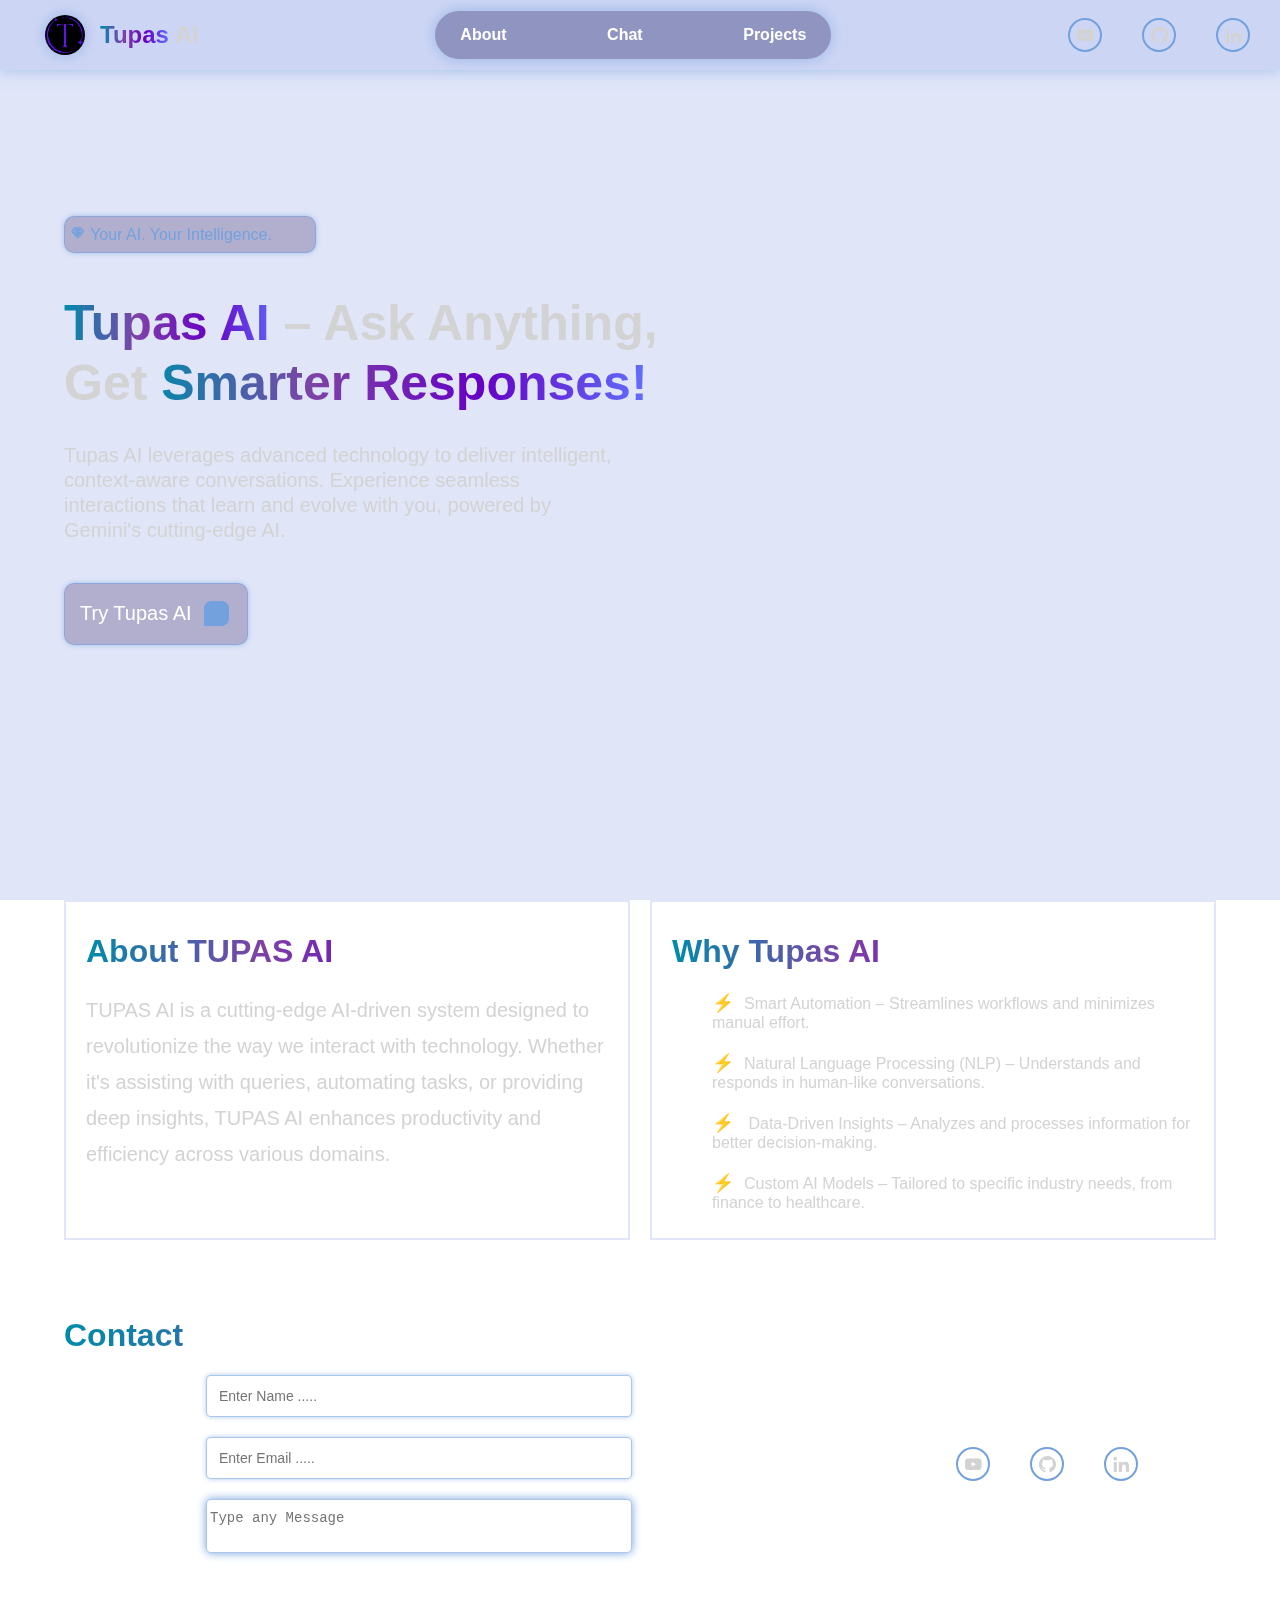
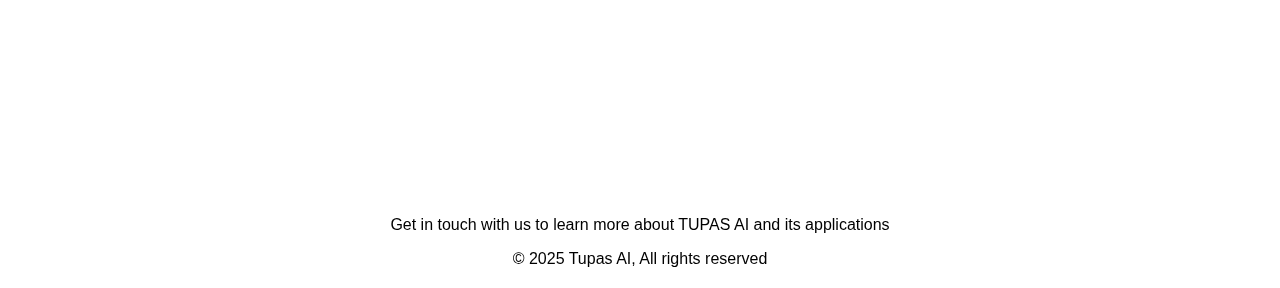
==== Tupas Ai/index.html @ a4904eef "Add files via upload" ====
<!DOCTYPE html>
<html lang="en">
<head>
    <meta charset="UTF-8">
    <meta name="viewport" content="width=device-width, initial-scale=1.0">
    <title>Tupas AI</title>
    <link rel="icon" href="assets/web.png">
    <link rel="stylesheet" href="style.css">
    <link href='https://unpkg.com/boxicons@2.1.4/css/boxicons.min.css' rel='stylesheet'>
    <link rel="stylesheet" href="https://unpkg.com/aos@next/dist/aos.css" />
</head>
<body>
    
    <div class="container">
        <video class="back-vid" autoplay loop muted src="videos/galaxy.mp4"></video>
        <div class="cover"></div>
        <header data-aos="fade-down" data-aos-duration="1000">

            <div class="left">
                <img src="assets/tupas.png" alt="">
                <h2><span class="gradient">Tupas</span> AI</h2>
            </div>

            <ul>
                <li><a  href="#">About</a></li>
                <li><a target="_blank" href="chat.html">Chat</a></li>
                <li><a href="#">Projects</a></li>
            </ul>

            <div class="box-icons">
                  <p><i class='bx bxl-youtube'></i></p>
                  <p><i class='bx bxl-github' ></i></p>
                  <p><i class='bx bxl-linkedin' ></i></p>
            </div>
        </header>

<div class="blackhole-box" data-aos="fade-down" data-aos-duration="1000">
    <video class="blackhole-vid" autoplay muted loop plays-inline src="videos/blackhole.mp4"></video>
</div>


<section class="hero">
    <div class="hero-info" data-aos="fade-right" data-aos-duration="1000">
        <div class="title">
            <i class='bx bxl-sketch' ></i>
            Your AI. Your Intelligence.
        </div>
        <h1 data-aos="fade-right" data-aos-duration="3000">
           <span class="gradient">Tupas AI </span>  – Ask Anything, 
           Get<span class="gradient"> Smarter Responses!</span> 
        </h1>
        <p>
            Tupas AI leverages advanced technology to deliver intelligent, context-aware conversations.
         Experience seamless interactions that learn and evolve with you, powered by Gemini's cutting-edge AI.
        </p>
        <a href="chat.html" target="_blank" class="button">Try Tupas AI<i class='bx bxs-message-square'></i></a>
    </div>
    <img data-aos="zoom-in" data-aos-duration="2000" class="astronaut" src="images/astronaut.png" alt="">
</section>

    </div>

    <div class="about">
        <video class="backdown-vid" autoplay loop muted src="videos/galaxy.mp4"></video>
        <div class="about-box">
        <div class="about-info">
            <h1 class="gradient">About TUPAS AI</h1>
            <p>
                TUPAS AI is a cutting-edge AI-driven system designed to revolutionize the way we interact with technology. Whether it's assisting with queries, automating tasks, or providing deep insights, TUPAS AI enhances productivity and efficiency across various domains. 
            </p>
        </div>
      <div class="about-info">
        <h1 class="gradient">Why Tupas AI</h1>
        <ul class="about-ul">
            <li>Smart Automation – Streamlines workflows and minimizes manual effort.</li>
            <li>Natural Language Processing (NLP) – Understands and responds in human-like conversations.</li>
            <li> Data-Driven Insights – Analyzes and processes information for better decision-making.</li>
            <li>Custom AI Models – Tailored to specific industry needs, from finance to healthcare.</li>
        </ul>
      </div>
    </div>

    <div class="contact">
        <h1 class="gradient">Contact</h1>
        <div class="contact-info">
             <form class="contact-form">
             <input type="text" placeholder="Enter Name .....">
             <input type="email" placeholder="Enter Email .....">
             <textarea name="message" id="message" placeholder="Type any Message"></textarea>
             </form>

            <div class="box-icons">
                <p><i class='bx bxl-youtube'></i></p>
                <p><i class='bx bxl-github' ></i></p>
                <p><i class='bx bxl-linkedin' ></i></p>
          </div>
        </div>
       
    </div>
    </div>
    <div class="foot">
        <p>Get in touch with us to learn more about TUPAS AI and its applications</p>
        <footer>&copy; 2025 Tupas AI, All rights reserved</footer>
    </div>



    <script src="https://unpkg.com/aos@next/dist/aos.js"></script>
    <script>
      AOS.init();
    </script>
</body>
</html>
---- Tupas Ai/style.css ----
body
{
    margin: 0;
    padding: 0;
    font-family: Arial, Helvetica, sans-serif;
    color:lightgray;

}

.container
{
    position: relative;
    width: 100%;
    height: 100vh;

}
.back-vid
{
    position: absolute;
    right: 0;
    bottom: 0;
    z-index: -1;

}
.about
{
    position: relative;
    width: 100%;
    height: 100vh;
}
.backdown-vid
{   
    
    position: absolute;
    right: 0;
    bottom: 0;
    z-index: -1;
}

.cover
{
    position: fixed;
    inset:0 0 0 0;
    background: #526bd82d;
}

header
{
   display: flex;
   align-items: center;
   justify-content: space-between;
   padding:  0 30px;
   height: 70px;
   background: rgba(255,255,255,0.121);
   backdrop-filter:blur(25px);
   box-shadow:  0 0 15px #72a1de98;
   z-index: 999;

}

.left
{
    display: flex;
    align-items: center;
    
}
.left img
{
    width: 40px;
    margin: 0 15px;
    border-radius: 50%;
    animation: animate 3s linear infinite;
    box-shadow:  0 0 15px #72a1de98;
    animation: animate 20s infinite linear;
}

@keyframes animate
{
    100%
    {
        transform: rotate(360deg);
    }
}
header ul
{
    display: flex;
    justify-content: space-between;
    width: 30%;
    padding: 15px 15px;
    border-radius: 50px;
    background: rgba(0,0,84,0.326);
    backdrop-filter: blur(10px);
    box-shadow:0 0 15px #72a1de98 ;
}
header ul li
{
    list-style:none;
}
header ul a
{
    text-decoration: none;
    color: #fff;
    font-weight: 700;
    transition: 0.3s;
margin: 0 10px;
}

header ul a:hover
{
    text-shadow:  0 0 15px black;
}

.box-icons
{
    display: flex;
    gap: 40px;

}
.box-icons p
{
    display: flex;
    align-items: center;
    justify-content: center;
    font-size: 20px;
    width: 30px;
    height: 30px;
    border: 2px solid #72a1de;
    border-radius: 50%;
    cursor: pointer;
    transition: 0.5s;
}

.box-icons p:hover
{
    background: #72a1de;
    color: #000;
    box-shadow: 0 0 15px #72a1de;
}

.blackhole-box
{
    position: absolute;
    width: 100%;
    top: 0;
    display: flex;
    justify-content: center;
    align-items: center;
    z-index: -1;
    mix-blend-mode:lighten ;
}


.blackhole-box video
{
    width: 100%;
    margin-top: -23.5%;

}

.hero
{
    position: relative;
    display: flex;
    width: 100%;
    height: 80vh;
    align-items: center;
    justify-content: space-between;
}

.hero-info
{
    position: absolute;
    left: 5%;

}
.hero-info div
{
    color: #72a1de;
    padding: 8px 5px;
    border-radius: 10px;
    border:1px solid #72a1de98;
    width: 240px;
    background: #2200493d;
    box-shadow: 0 0 5px #72a1de98;
}
.hero-info h1
{
    font-size: 50px;
    max-width: 600px;
    font-weight: 700;
    line-height:60px ;
    margin-top: 40px;
    margin-bottom: 30px;
}
.hero-info p
{
    max-width: 550px;
    line-height: 25px;
    margin-bottom: 40px;
    font-size: 20px;
}

.hero-info .button
{  
    display: flex;
    align-items: center;
    gap: 10px;
    font-weight: 500;
    color: #fff;
    padding: 15px 15px;
    border-radius: 10px;
    width: fit-content;
    text-decoration: none;
    border:1px solid #72a1de98;
    background:#2200493d;
    box-shadow:  0 0 5px #72a1de98;
    cursor: pointer;
    font-size: 20px;
    transition:background  0.3s;
   
}
.hero-info .button i
{
    color: #72a1de;
    font-size: 30px;

}
.hero-info .button:hover i
{
    color:#000;
}
.hero-info .button:hover
{   
    background: linear-gradient(120deg,#008baa,#7e42a7,#6600c5,#6070fd,#2a45ff,#0099ff,#008ead);
    color:#000;
    background-size: 200%;
    box-shadow: 0 0 15px #72a1de;
 
   
}


.gradient
{
    background: linear-gradient(to right,#008baa,#7e42a7,#6600c5,#6070fd,#2a45ff,#0099ff,#008ead);
    background-size: 200%;
    background-clip: text;
    -webkit-background-clip: text;
    -webkit-text-fill-color: transparent;
    animation: animate-gradient 2.5s linear infinite;

}
@keyframes animate-gradient
{  
    to
    {
        background-position: 200%;
    }
}


.astronaut
{
    position: absolute;
    right:5%;
    height: 400px;
    mix-blend-mode: lighten;
}

.about-section
{
    display: flex;
    /* align-items: center; */
    justify-content: space-between;
    padding: 0 10%;

}

.info-card
{
    display: flex;
    align-items: center;
    max-width: 120px;

}
.info-card h1
{
    background: linear-gradient(to right,#008baa,#7e42a7,#6600c5,#6070fd,#2a45ff,#0099ff,#008ead);
    background-size: 200%;
    background-clip: text;
    -webkit-background-clip: text;
    -webkit-text-fill-color: transparent;
    animation: animate-gradient 2.5s linear infinite;
    font-size: 55px;
    margin-right: 20px;
    margin-top: 0;
    margin-bottom: 0;
}
.about-box
{
   
   margin-left: 5%;
   display: flex;
   gap: 20px;
   margin-right: 5%;
    
}

.about-info
{   
    padding: 10px 20px;
    width: 50%;
    border: 2px solid #526bd82d;
    overflow-x: auto;
    scrollbar-width: none;

}
.about-info p
{  
   font-size: 20px;
   line-height: 36px;
}
.about-ul
{
    display: flex;
    flex-direction: column;
    gap: 20px;
    text-align: left;
    list-style: none;
}
.about-ul li
{
    text-align:left;
}
.contact
{   margin-top: 6%;
    margin-left: 5%;
 
   
}
.contact-info
{
    display: flex;
    align-items: center;
    justify-content: space-around;
    gap: 40px;
    
}
.contact-form
{
    display: flex;
   
    flex-direction: column;
    gap: 20px;
}
.foot
{  

   
}
.contact-info input{
    width: 400px;
    border-radius: 5px;
    border: none;
    padding:12px;
    outline: none;
    font-size: 14px;
    border:1px solid #72a1de98;
    color:rgb(57, 57, 57);
    box-shadow:  0 0 5px #72a1de98;
}
#message
{
    resize: none;
    outline: none;
    padding: 10px 3px;
    border-radius: 5px;
    color:rgb(57, 57, 57);
    font-size: 14px;
    border:1px solid #72a1de98;
    box-shadow:  0 0 10px #72a1de;
}
.about-ul li:before
{
    content: '⚡';
    color:gold;
    font-size: 18px;
    margin-right: 10px;
}
.info-card p
{
    color: #fff;
    font-size: 20px;
}
.foot
{
    padding-bottom: 20px;
    display: flex;
    flex-direction: column;
    align-items: center;
    justify-content: center;
    color:#000;
}
@media (max-aspect-ratio:16/9)
{
    .back-vid
    {
        width: auto;
        height: 100%;
    }
}

@media (min-aspect-ration:16/9)
{
    .back-vid
    {
        width: 100%;
        height: auto;
    }
}

@media screen and(max-width:1000px)
{
    .blackhole-box video
    {
        margin-top: -20%;
    }
    .hero-info h1
    {
        font-size: 40px;
        max-width:400px ;
    }
    .hero-info p
    {
        max-width: 300px;
    }
    .hero img
    {
        height: 300px;
    }
    .about-section
    {
        padding: 10px;
        width: 90%;
        
    }
}
@media screen and (max-width: 900px) {
    header ul {
        display: none; /* Hide nav links for mobile */
    }

    .hero-info h1 {
        font-size: 36px;
    }

    .hero-info p {
        max-width: 300px;
        font-size: 16px;
    }

    .hero-info button {
        font-size: 16px;
        padding: 10px 15px;
    }

    .astronaut {
        height: 300px;
    }

    .about-section {
        padding: 20px 5%;
    }
}

@media screen and(min-width:700px)
{
    header ul{
        display: none;
    }
    .blackhole-box video
    {
        margin-top: 20%;
    }
    .about-section
    {
        width: 80%;
        flex-wrap: wrap;
    }
    .hero
    {
        flex-direction: column;
    }
    .hero-info
    {
        bottom: 10px;
    }
    .hero img
    {
        height: 200px;
        right: 100px;
        top: 70px;
    }
    .container
    {
        height: 100%;
    }
   
}
@media screen and (max-width: 1200px) {
    header ul {
        width: 50%;
    }

    .hero-info h1 {
        font-size: 40px;
    }

    .hero-info p {
        max-width: 400px;
        font-size: 18px;
    }
}

@media screen and (max-width: 900px) {
    header ul {
        display: none; /* Hide nav links for mobile */
    }

    .hero-info h1 {
        font-size: 36px;
    }

    .hero-info p {
        max-width: 300px;
        font-size: 16px;
    }

    .hero-info button {
        font-size: 16px;
        padding: 10px 15px;
    }

    .astronaut {
        height: 300px;
    }

    .about-section {
        padding: 20px 5%;
    }
}

@media screen and (max-width: 600px) {
    .hero {
        padding: 30px 10px;
    }

    .hero-info h1 {
        font-size: 28px;
        max-width: 300px;
    }

    .hero-info p {
        max-width: 250px;
        font-size: 14px;
    }

    .hero-info button {
        font-size: 14px;
        padding: 8px 12px;
    }

    .astronaut {
        height: 250px;
    }

    .about-section {
        flex-direction: column;
        align-items: center;
        padding: 10px;
    }
   
}

@media screen and (max-width: 400px) {
    .hero-info h1 {
        font-size: 24px;
    }

    .hero-info p {
        font-size: 12px;
    }

    .hero-info button {
        font-size: 12px;
        padding: 6px 10px;
    }

    .astronaut {
        height: 200px;
    }
}
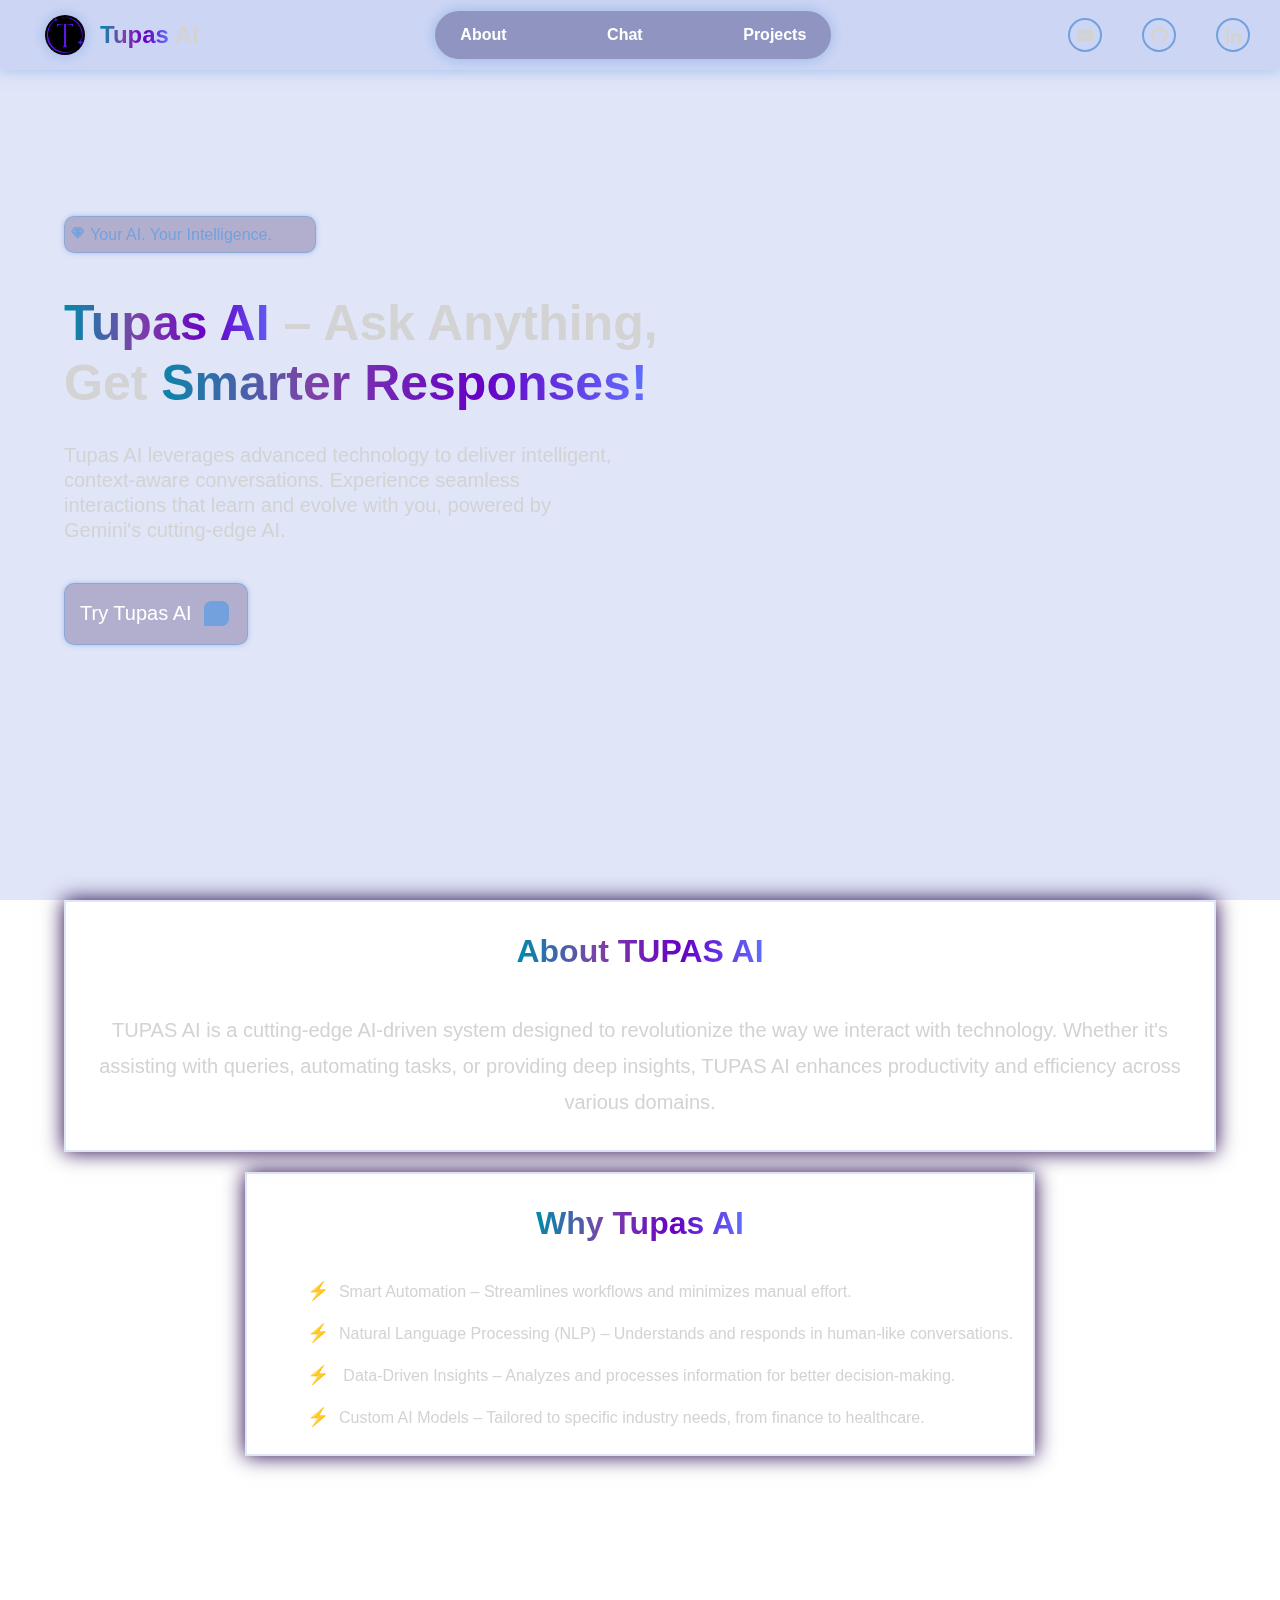
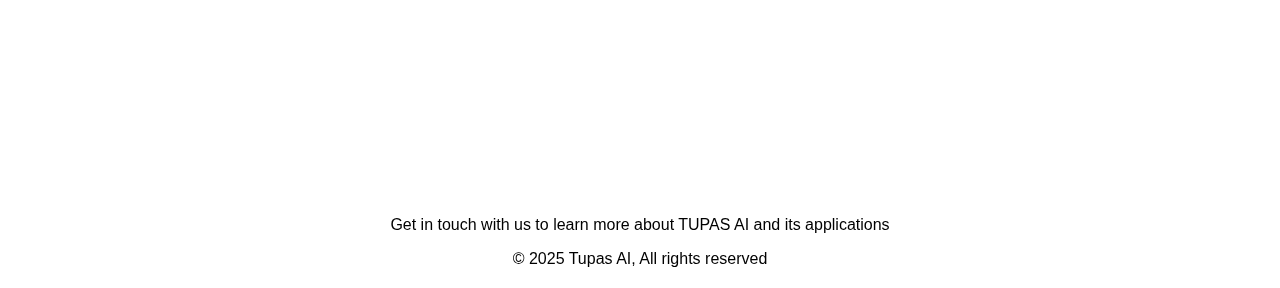
==== commit fbbe9036: "Add files via upload" ====
--- a/Tupas Ai/index.html
+++ b/Tupas Ai/index.html
@@ -69,7 +69,7 @@
                 TUPAS AI is a cutting-edge AI-driven system designed to revolutionize the way we interact with technology. Whether it's assisting with queries, automating tasks, or providing deep insights, TUPAS AI enhances productivity and efficiency across various domains. 
             </p>
         </div>
-      <div class="about-info">
+      <div class="about-info about-info-d">
         <h1 class="gradient">Why Tupas AI</h1>
         <ul class="about-ul">
             <li>Smart Automation – Streamlines workflows and minimizes manual effort.</li>
@@ -80,23 +80,7 @@
       </div>
     </div>
 
-    <div class="contact">
-        <h1 class="gradient">Contact</h1>
-        <div class="contact-info">
-             <form class="contact-form">
-             <input type="text" placeholder="Enter Name .....">
-             <input type="email" placeholder="Enter Email .....">
-             <textarea name="message" id="message" placeholder="Type any Message"></textarea>
-             </form>
-
-            <div class="box-icons">
-                <p><i class='bx bxl-youtube'></i></p>
-                <p><i class='bx bxl-github' ></i></p>
-                <p><i class='bx bxl-linkedin' ></i></p>
-          </div>
-        </div>
-       
-    </div>
+   
     </div>
     <div class="foot">
         <p>Get in touch with us to learn more about TUPAS AI and its applications</p>
--- a/Tupas Ai/style.css
+++ b/Tupas Ai/style.css
@@ -302,23 +302,32 @@
    margin-left: 5%;
    display: flex;
    gap: 20px;
+   flex-direction: column;
+   align-items: center;
+   justify-content: center;
    margin-right: 5%;
     
 }
 
 .about-info
-{   
+{    
     padding: 10px 20px;
-    width: 50%;
+    display: flex;
+    flex-direction: column;
+    align-items: center;
+    width: fit-content;
+    overflow-x: auto;
     border: 2px solid #526bd82d;
-    overflow-x: auto;
     scrollbar-width: none;
-
-}
+    box-shadow: 0 0 20px #220049;
+
+}
+
 .about-info p
 {  
    font-size: 20px;
    line-height: 36px;
+   text-align: center;
 }
 .about-ul
 {
@@ -353,11 +362,7 @@
     flex-direction: column;
     gap: 20px;
 }
-.foot
-{  
-
-   
-}
+
 .contact-info input{
     width: 400px;
     border-radius: 5px;
@@ -394,12 +399,13 @@
 }
 .foot
 {
-    padding-bottom: 20px;
+   padding-bottom: 20px;
     display: flex;
     flex-direction: column;
     align-items: center;
     justify-content: center;
     color:#000;
+    text-align: center;
 }
 @media (max-aspect-ratio:16/9)
 {
@@ -416,6 +422,14 @@
     {
         width: 100%;
         height: auto;
+    }
+}
+
+@media screen and(min-width:540px)
+{
+    .about
+    {   
+        flex-direction: column;
     }
 }
 
@@ -505,6 +519,7 @@
     {
         height: 100%;
     }
+
    
 }
 @media screen and (max-width: 1200px) {
@@ -522,33 +537,6 @@
     }
 }
 
-@media screen and (max-width: 900px) {
-    header ul {
-        display: none; /* Hide nav links for mobile */
-    }
-
-    .hero-info h1 {
-        font-size: 36px;
-    }
-
-    .hero-info p {
-        max-width: 300px;
-        font-size: 16px;
-    }
-
-    .hero-info button {
-        font-size: 16px;
-        padding: 10px 15px;
-    }
-
-    .astronaut {
-        height: 300px;
-    }
-
-    .about-section {
-        padding: 20px 5%;
-    }
-}
 
 @media screen and (max-width: 600px) {
     .hero {
@@ -579,6 +567,20 @@
         align-items: center;
         padding: 10px;
     }
+    .about-info p
+    {
+        font-size:14px ;
+    }
+    .about-info li
+    {  
+        
+        font-size: 14px;
+       
+    }
+    .foot
+    {   
+        padding-bottom: 0;
+    }
    
 }
 
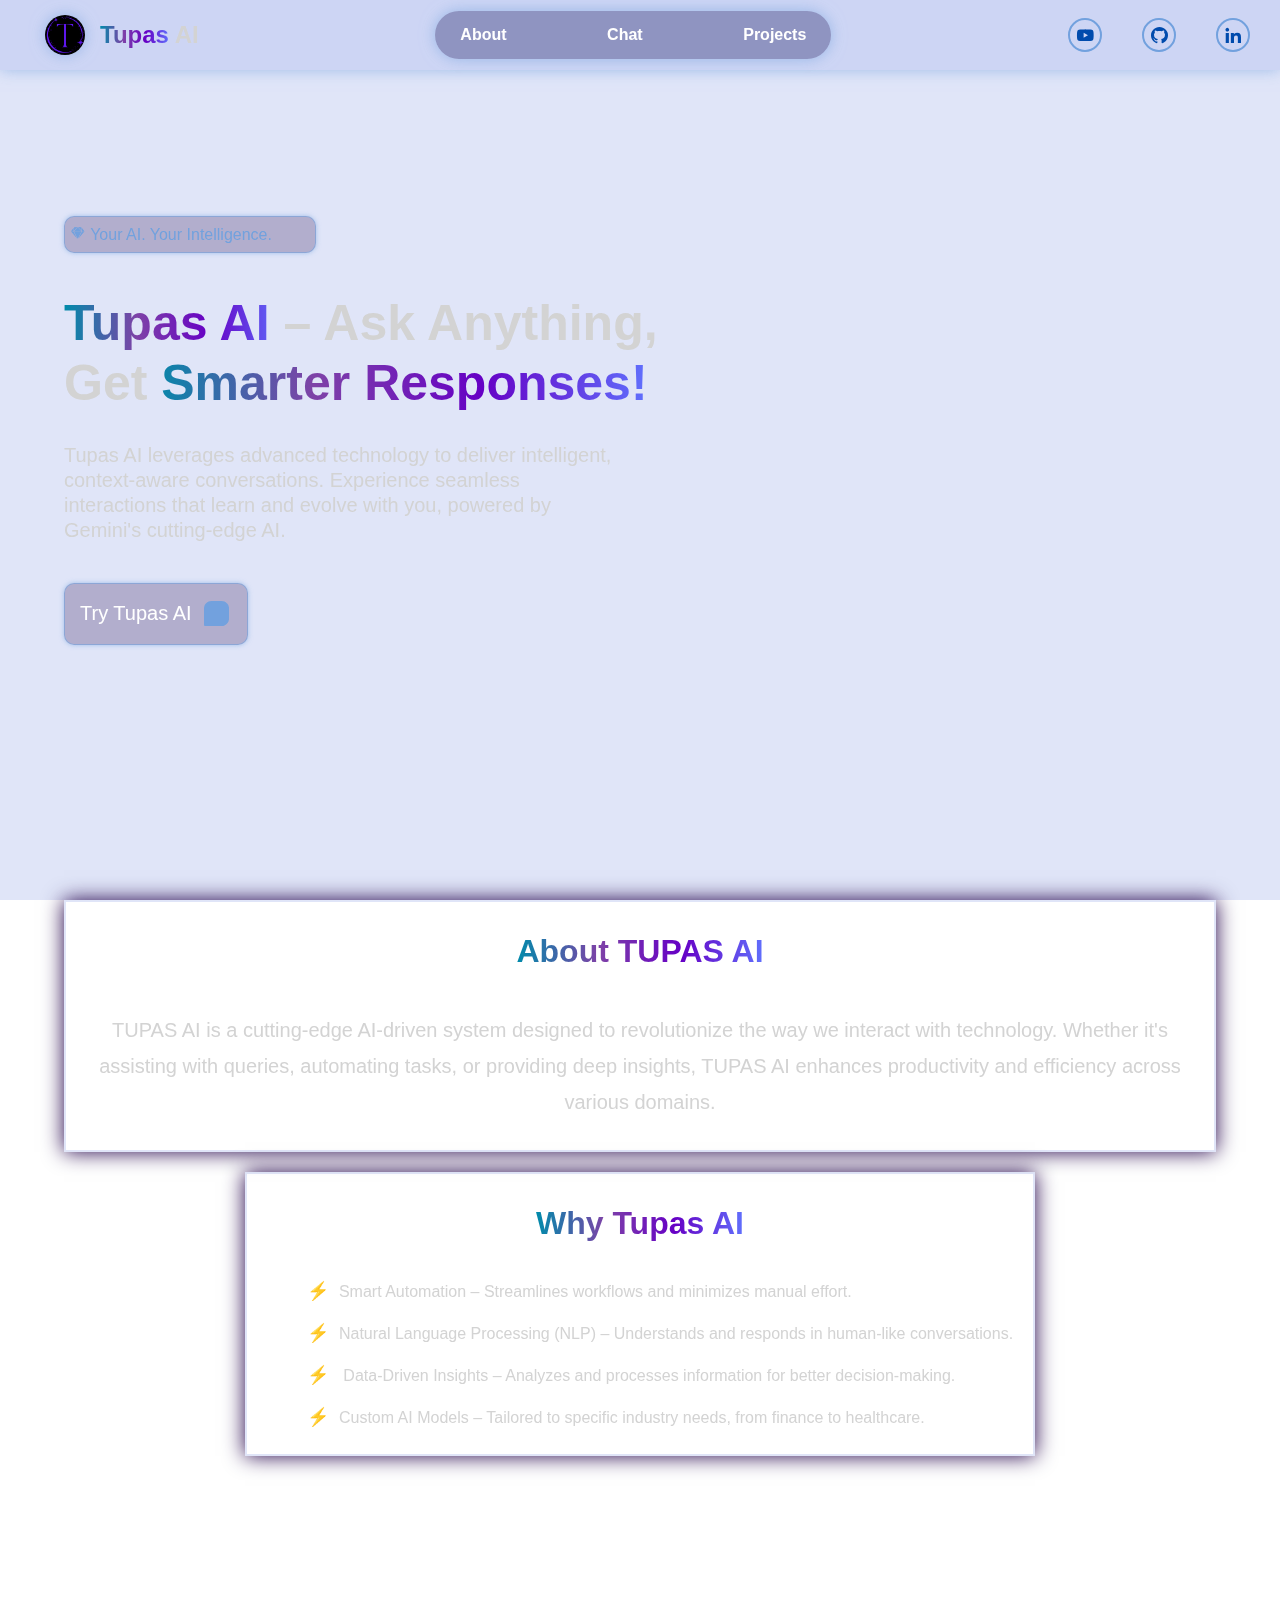
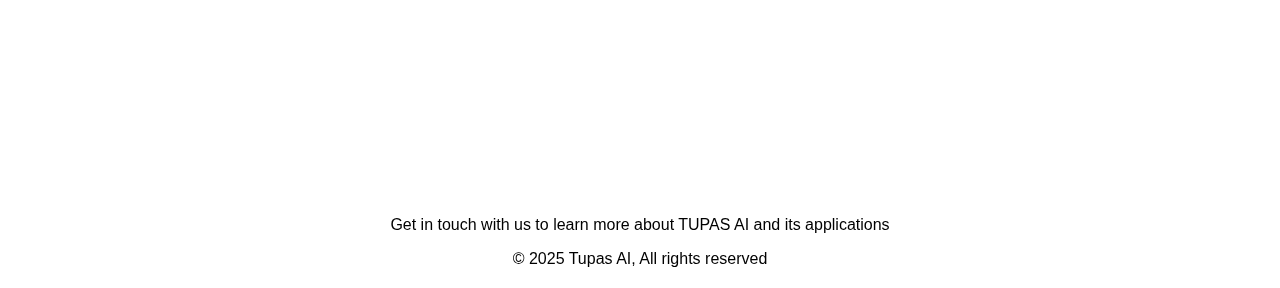
==== commit 808f7f0a: "Add files via upload" ====
--- a/Tupas Ai/index.html
+++ b/Tupas Ai/index.html
@@ -22,15 +22,15 @@
             </div>
 
             <ul>
-                <li><a  href="#">About</a></li>
+                <li><a  href="#about">About</a></li>
                 <li><a target="_blank" href="chat.html">Chat</a></li>
                 <li><a href="#">Projects</a></li>
             </ul>
 
             <div class="box-icons">
-                  <p><i class='bx bxl-youtube'></i></p>
-                  <p><i class='bx bxl-github' ></i></p>
-                  <p><i class='bx bxl-linkedin' ></i></p>
+                  <p><a href="#"><i class='bx bxl-youtube'></i></a></p>
+                  <p><a href="https://github.com/Eswarchinthakayala-webdesign" target="_blank"><i class='bx bxl-github' ></i></a></p>
+                  <p><a href="https://www.linkedin.com/in/eswar-chinthakayala-536a91341/" target="_blank"><i class='bx bxl-linkedin'></i></a></p>
             </div>
         </header>
 
@@ -60,7 +60,7 @@
 
     </div>
 
-    <div class="about">
+    <div class="about" id="about">
         <video class="backdown-vid" autoplay loop muted src="videos/galaxy.mp4"></video>
         <div class="about-box">
         <div class="about-info">
--- a/Tupas Ai/style.css
+++ b/Tupas Ai/style.css
@@ -308,6 +308,15 @@
    margin-right: 5%;
     
 }
+.box-icons p a
+{
+    text-decoration: none;
+    color:#004bad;
+   
+    display: flex;
+    align-items: center;
+    justify-content: center;
+}
 
 .about-info
 {    
